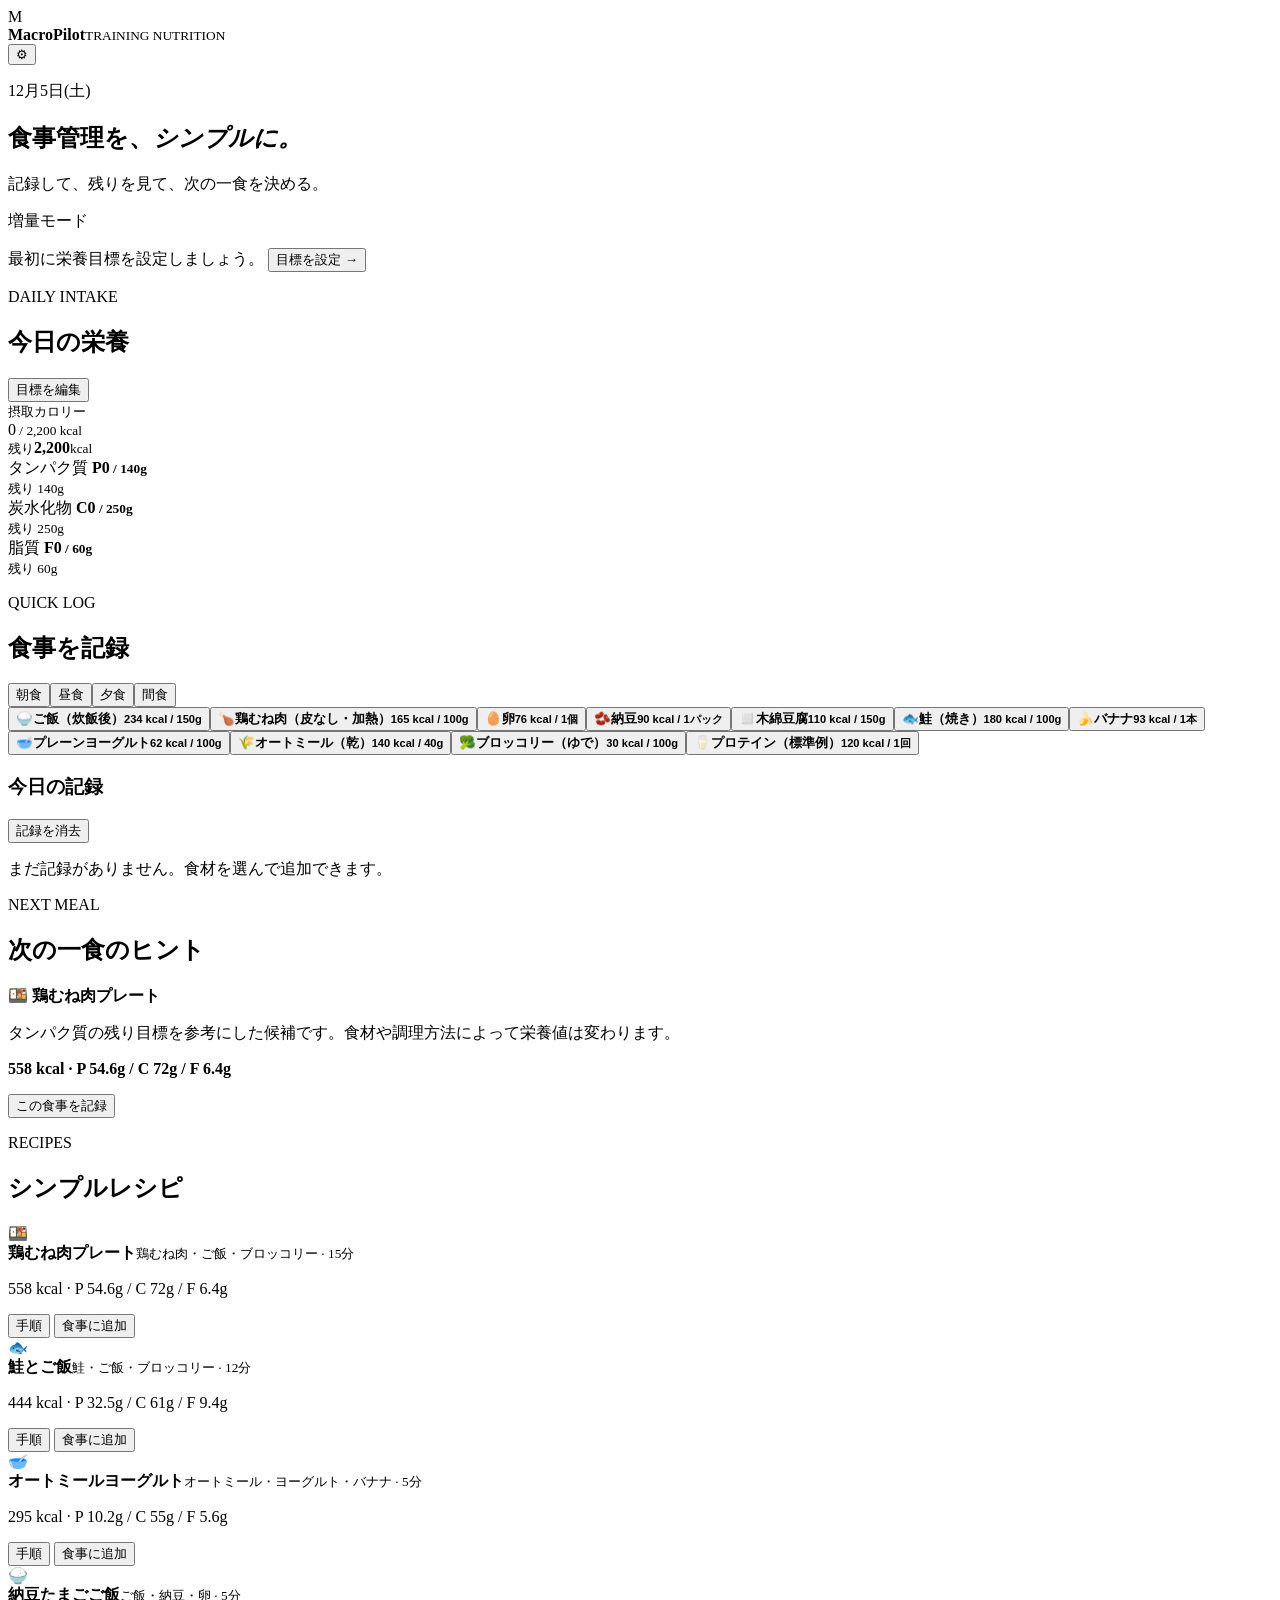
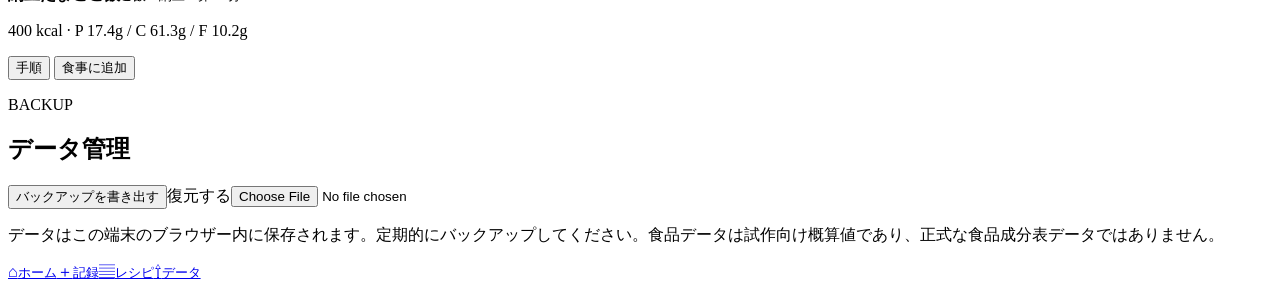
==== macropilot/index.html @ 016fc683 "Add MacroPilot mobile-first app shell" ====
<!doctype html><html lang="ja"><head><meta charset="utf-8"><meta name="viewport" content="width=device-width,initial-scale=1,viewport-fit=cover"><meta name="theme-color" content="#101915"><link rel="manifest" href="manifest.json"><link rel="stylesheet" href="style.css"><title>MacroPilot</title></head><body>
<header><div class="logo">M</div><div><b>MacroPilot</b><small>TRAINING NUTRITION</small></div><button id="settings" class="gear" aria-label="設定">⚙</button></header>
<main><section class="intro"><p id="date" class="eyebrow">TODAY</p><h1>食事管理を、<em>シンプルに。</em></h1><p class="muted">記録して、残りを見て、次の一食を決める。</p><span id="mode" class="pill">増量モード</span></section><p id="notice" class="notice" hidden>最初に栄養目標を設定しましょう。 <button id="setup">目標を設定 →</button></p>
<section class="panel"><div class="heading"><div><p class="eyebrow">DAILY INTAKE</p><h2>今日の栄養</h2></div><button id="edit" class="secondary">目標を編集</button></div><div class="calories"><div><small>摂取カロリー</small><div class="number"><span id="kcal">0</span><small> / <span id="kgoal">2200</span> kcal</small></div></div><div class="remain"><small>残り</small><b id="kleft">2200</b><small>kcal</small></div></div><div class="bar"><i id="kbar"></i></div><div class="macros"><div><label>タンパク質 <b>P</b></label><strong><span id="p">0</span><small> / <span id="gp">140</span>g</small></strong><div class="bar"><i id="bp"></i></div><small>残り <span id="lp">140</span>g</small></div><div><label>炭水化物 <b>C</b></label><strong><span id="c">0</span><small> / <span id="gc">250</span>g</small></strong><div class="bar blue"><i id="bc"></i></div><small>残り <span id="lc">250</span>g</small></div><div><label>脂質 <b>F</b></label><strong><span id="f">0</span><small> / <span id="gf">60</span>g</small></strong><div class="bar orange"><i id="bf"></i></div><small>残り <span id="lf">60</span>g</small></div></div></section>
<section><div class="heading"><div><p class="eyebrow">QUICK LOG</p><h2>食事を記録</h2></div></div><div id="tabs" class="tabs"><button class="active" data-meal="朝食">朝食</button><button data-meal="昼食">昼食</button><button data-meal="夕食">夕食</button><button data-meal="間食">間食</button></div><div id="foodList" class="food-grid"></div><div class="heading sub"><h3>今日の記録</h3><button id="clear" class="link">記録を消去</button></div><div id="logs"></div></section>
<section><div class="heading"><div><p class="eyebrow">NEXT MEAL</p><h2>次の一食のヒント</h2></div></div><div id="hint" class="hint"></div></section>
<section><div class="heading"><div><p class="eyebrow">RECIPES</p><h2>シンプルレシピ</h2></div></div><div id="recipes" class="recipes"></div></section>
<section><div class="heading"><div><p class="eyebrow">BACKUP</p><h2>データ管理</h2></div></div><div class="backup"><button id="export" class="secondary">バックアップを書き出す</button><label class="secondary">復元する<input id="import" type="file" accept="application/json"></label></div><p class="footnote">データはこの端末のブラウザー内に保存されます。定期的にバックアップしてください。食品データは試作向け概算値であり、正式な食品成分表データではありません。</p></section>
</main><nav><a class="active" href="#">⌂<small>ホーム</small></a><a href="#foodList">＋<small>記録</small></a><a href="#recipes">▤<small>レシピ</small></a><a href="#export">⇧<small>データ</small></a></nav>
<dialog id="goals"><form id="goalForm"><div class="heading"><h2>栄養目標を設定</h2><button type="button" id="close" class="gear">×</button></div><label>目標タイプ<select id="type"><option value="cut">減量</option><option value="bulk">増量</option><option value="maintain">維持</option></select></label><div class="fields"><label>カロリー (kcal)<input id="goalkcal" type="number" min="800" max="6000" step="50" value="2200" required></label><label>タンパク質 (g)<input id="goalp" type="number" min="0" max="500" value="140" required></label><label>炭水化物 (g)<input id="goalc" type="number" min="0" max="800" value="250" required></label><label>脂質 (g)<input id="goalf" type="number" min="0" max="300" value="60" required></label></div><p class="footnote">目標値はユーザー自身が設定してください。本アプリは医療・栄養指導の代替ではありません。</p><button class="primary full">目標を保存</button></form></dialog><div id="toast" role="status"></div><script src="app.js"></script></body></html>
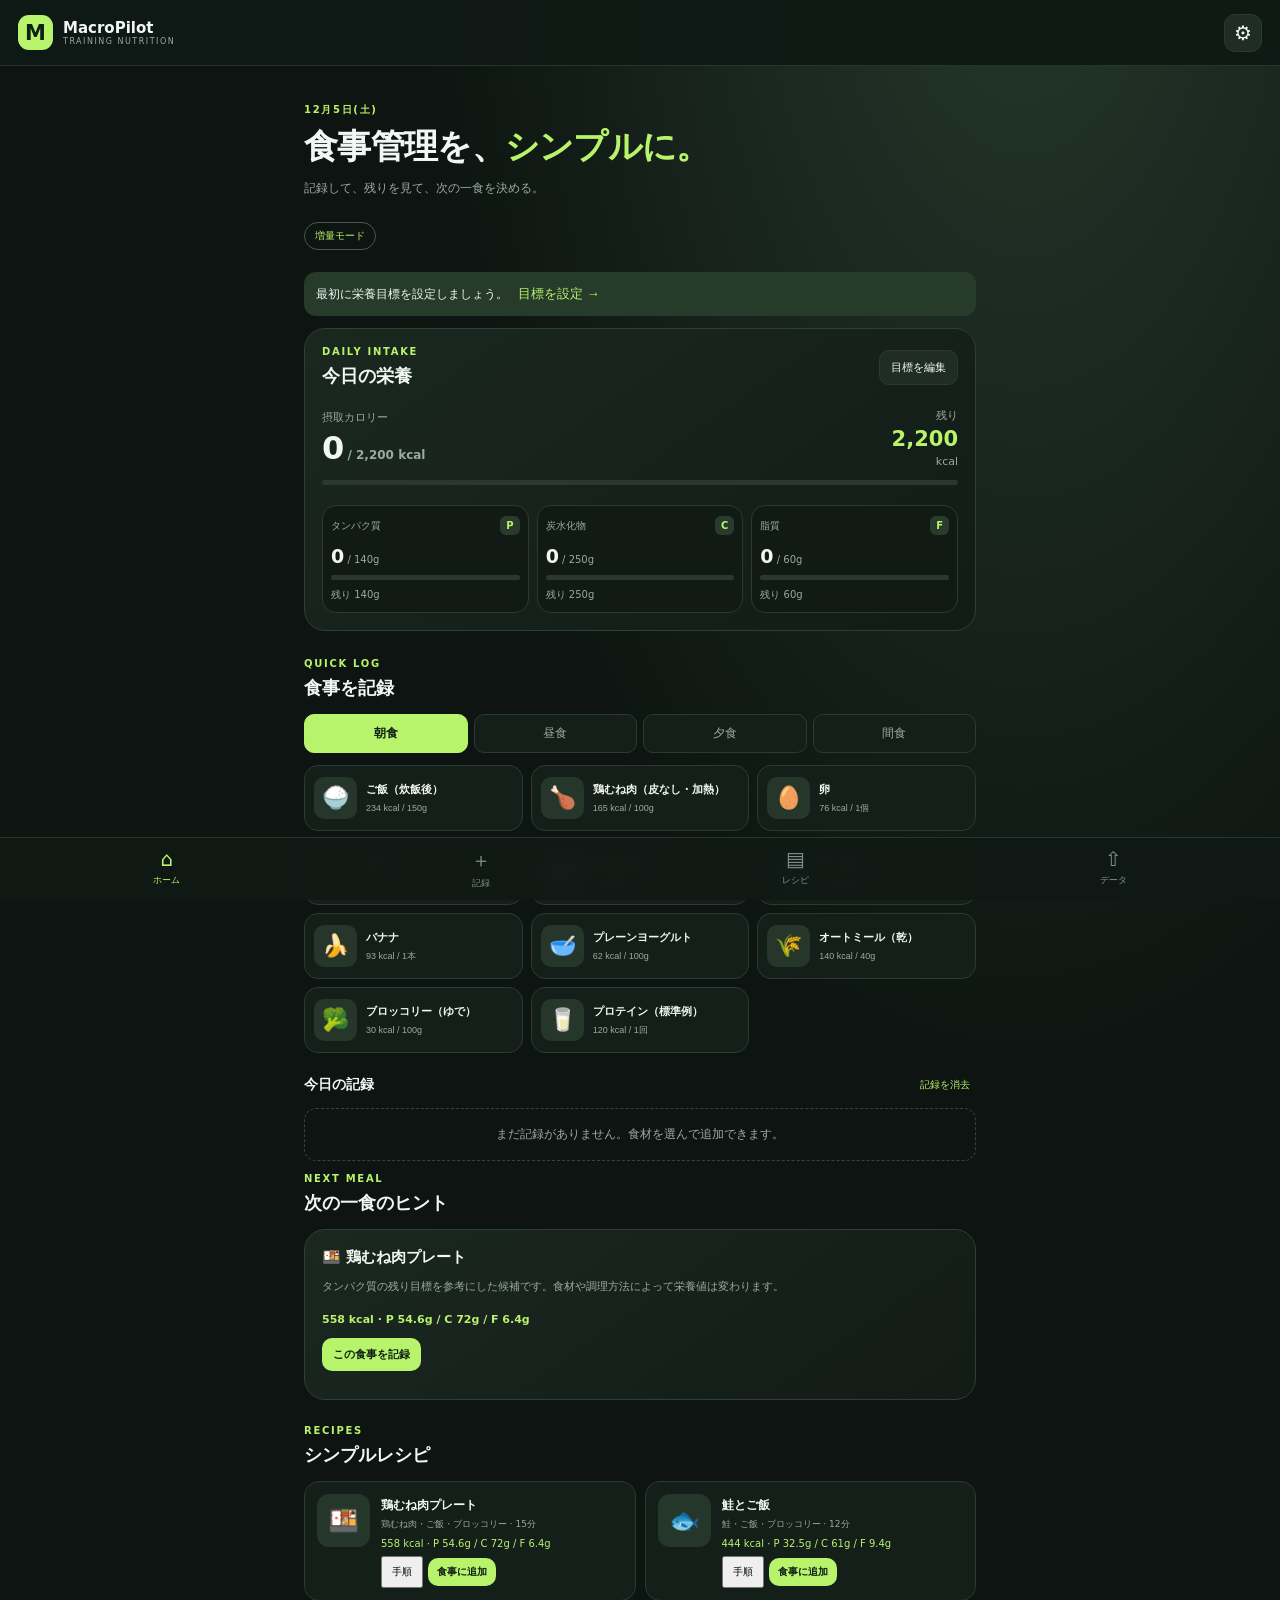
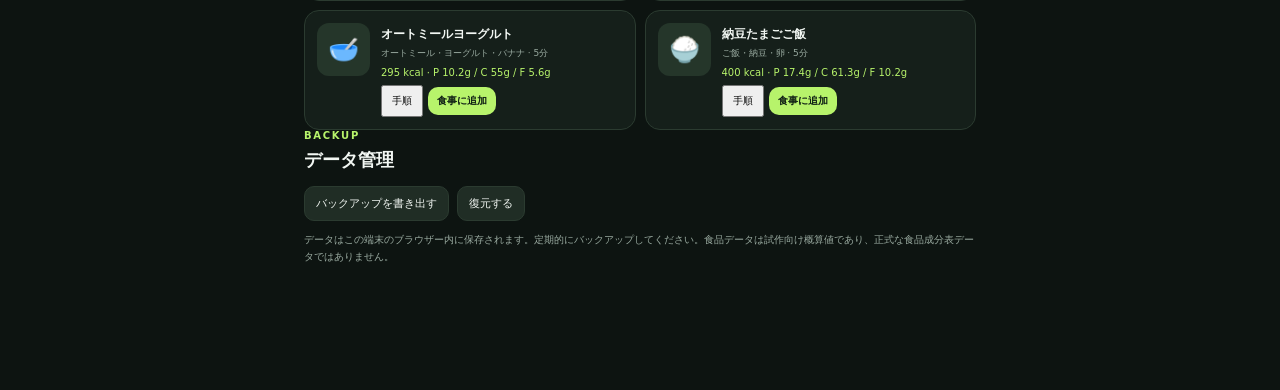
==== commit d55be582: "Load shared nutrition core before app" ====
--- a/macropilot/index.html
+++ b/macropilot/index.html
@@ -7,4 +7,4 @@
 <section><div class="heading"><div><p class="eyebrow">RECIPES</p><h2>シンプルレシピ</h2></div></div><div id="recipes" class="recipes"></div></section>
 <section><div class="heading"><div><p class="eyebrow">BACKUP</p><h2>データ管理</h2></div></div><div class="backup"><button id="export" class="secondary">バックアップを書き出す</button><label class="secondary">復元する<input id="import" type="file" accept="application/json"></label></div><p class="footnote">データはこの端末のブラウザー内に保存されます。定期的にバックアップしてください。食品データは試作向け概算値であり、正式な食品成分表データではありません。</p></section>
 </main><nav><a class="active" href="#">⌂<small>ホーム</small></a><a href="#foodList">＋<small>記録</small></a><a href="#recipes">▤<small>レシピ</small></a><a href="#export">⇧<small>データ</small></a></nav>
-<dialog id="goals"><form id="goalForm"><div class="heading"><h2>栄養目標を設定</h2><button type="button" id="close" class="gear">×</button></div><label>目標タイプ<select id="type"><option value="cut">減量</option><option value="bulk">増量</option><option value="maintain">維持</option></select></label><div class="fields"><label>カロリー (kcal)<input id="goalkcal" type="number" min="800" max="6000" step="50" value="2200" required></label><label>タンパク質 (g)<input id="goalp" type="number" min="0" max="500" value="140" required></label><label>炭水化物 (g)<input id="goalc" type="number" min="0" max="800" value="250" required></label><label>脂質 (g)<input id="goalf" type="number" min="0" max="300" value="60" required></label></div><p class="footnote">目標値はユーザー自身が設定してください。本アプリは医療・栄養指導の代替ではありません。</p><button class="primary full">目標を保存</button></form></dialog><div id="toast" role="status"></div><script src="app.js"></script></body></html>+<dialog id="goals"><form id="goalForm"><div class="heading"><h2>栄養目標を設定</h2><button type="button" id="close" class="gear">×</button></div><label>目標タイプ<select id="type"><option value="cut">減量</option><option value="bulk">増量</option><option value="maintain">維持</option></select></label><div class="fields"><label>カロリー (kcal)<input id="goalkcal" type="number" min="800" max="6000" step="50" value="2200" required></label><label>タンパク質 (g)<input id="goalp" type="number" min="0" max="500" value="140" required></label><label>炭水化物 (g)<input id="goalc" type="number" min="0" max="800" value="250" required></label><label>脂質 (g)<input id="goalf" type="number" min="0" max="300" value="60" required></label></div><p class="footnote">目標値はユーザー自身が設定してください。本アプリは医療・栄養指導の代替ではありません。</p><button class="primary full">目標を保存</button></form></dialog><div id="toast" role="status"></div><script src="nutrition-core.js"></script><script src="app.js"></script></body></html>
--- a/macropilot/style.css
+++ b/macropilot/style.css
@@ -0,0 +1 @@
+:root{--bg:#0d1411;--panel:#151f1a;--line:#2b3b30;--text:#f2f7f3;--muted:#9aaba1;--accent:#b7f36b;--blue:#75c6f3;--orange:#f2b66d}*{box-sizing:border-box}html{scroll-behavior:smooth;scroll-padding-top:75px}body{margin:0;background:radial-gradient(ellipse at 80% -10%,#263a2c,transparent 42%),var(--bg);color:var(--text);font-family:system-ui,-apple-system,"Noto Sans JP",sans-serif;padding-bottom:85px}header{height:66px;display:flex;align-items:center;gap:10px;padding:0 18px;border-bottom:1px solid #27352b;position:sticky;top:0;background:#101915ed;backdrop-filter:blur(15px);z-index:3}header .logo{background:var(--accent);color:#102015;border-radius:11px;width:35px;height:35px;display:grid;place-items:center;font-size:21px;font-weight:800}header b{display:block;font-size:15px}header small{display:block;color:var(--muted);font-size:8px;letter-spacing:1.5px}.gear{margin-left:auto;background:#202d25;color:var(--text);border:1px solid var(--line);border-radius:11px;width:38px;height:38px;font-size:20px}main{max-width:720px;margin:auto;padding:22px 15px}.intro{position:relative;margin:7px 0 22px}.eyebrow{color:var(--accent);font-size:10px;letter-spacing:1.7px;font-weight:700;margin:0 0 7px}.intro h1{font-size:27px;line-height:1.3;letter-spacing:-.7px;margin:0 0 8px}.intro em{font-style:normal;color:var(--accent)}.muted{color:var(--muted);font-size:12px}.pill{display:inline-block;border:1px solid #465c43;border-radius:99px;padding:6px 10px;color:var(--accent);font-size:10px;margin-top:13px}.panel,.hint{background:linear-gradient(145deg,#1a2820,#131b17);border:1px solid #2d4033;border-radius:21px;padding:17px;margin-bottom:27px}.heading{display:flex;align-items:center;justify-content:space-between;gap:10px;margin:0 0 14px}.heading h2{font-size:18px;margin:0}.heading h3{font-size:14px;margin:0}.secondary{border:1px solid var(--line);background:#202d25;color:var(--text);padding:9px 11px;border-radius:10px;font-size:11px}.calories{display:flex;justify-content:space-between;align-items:center;margin:20px 0 12px}.calories small,.remain small{display:block;color:var(--muted);font-size:11px}.number{font-size:32px;font-weight:750;letter-spacing:-1px;margin-top:4px}.number small{display:inline;font-size:12px;letter-spacing:0}.remain{text-align:right}.remain b{display:block;color:var(--accent);font-size:21px;margin:4px 0}.bar{height:5px;background:#2a3830;border-radius:20px;overflow:hidden;margin-top:8px}.bar i{display:block;width:0;height:100%;background:var(--accent);border-radius:20px}.bar.blue i{background:var(--blue)}.bar.orange i{background:var(--orange)}.macros{display:grid;grid-template-columns:repeat(3,minmax(0,1fr));gap:8px;margin-top:20px}.macros>div{background:#111a15;border:1px solid var(--line);border-radius:14px;padding:10px 8px}.macros label{font-size:10px;color:var(--muted);display:flex;align-items:center;justify-content:space-between}.macros label b{background:#283b2c;color:var(--accent);border-radius:6px;padding:4px 6px}.macros strong{display:block;font-size:19px;margin-top:10px;white-space:nowrap}.macros strong small{font-size:10px;color:var(--muted);font-weight:400}.macros>div>small{display:block;color:var(--muted);font-size:10px;margin-top:8px}.tabs{display:grid;grid-template-columns:repeat(4,1fr);gap:6px;margin-bottom:12px}.tabs button{background:var(--panel);color:var(--muted);border:1px solid var(--line);padding:10px 2px;border-radius:10px;font-size:12px}.tabs button.active{background:var(--accent);color:#102015;border-color:var(--accent);font-weight:700}.food-grid{display:grid;grid-template-columns:repeat(2,minmax(0,1fr));gap:8px}.food{display:flex;align-items:center;text-align:left;gap:9px;background:var(--panel);border:1px solid var(--line);border-radius:14px;padding:11px 9px;color:var(--text);min-height:65px}.food>span{font-size:22px;background:#26362b;border-radius:10px;padding:8px}.food b{font-size:11px;line-height:1.5}.food small,.log small,.recipe small{display:block;color:var(--muted);font-size:9px;margin-top:4px;font-weight:400}.sub{margin-top:23px}.link{background:none;border:0;color:var(--accent);font-size:10px}.empty{border:1px dashed #35453a;border-radius:12px;padding:17px;text-align:center;color:var(--muted);font-size:12px}.log{display:flex;align-items:center;gap:9px;padding:12px 0;border-bottom:1px solid var(--line)}.log>span{font-size:20px}.log>div{flex:1;min-width:0}.log b{font-size:11px}.log>strong{font-size:11px;white-space:nowrap}.log button{background:none;border:0;color:var(--muted);font-size:20px}.hint{margin:0 0 25px}.hint>b{font-size:15px}.hint p{font-size:11px;line-height:1.7;color:var(--muted)}.hint strong{font-size:11px;color:var(--accent)}button{cursor:pointer}.accent,.primary{background:var(--accent);color:#102015;border:0;border-radius:10px;padding:9px 11px;font-size:11px;font-weight:700}.recipes{display:grid;gap:9px}.recipe{display:grid;grid-template-columns:53px 1fr;gap:11px;background:var(--panel);border:1px solid var(--line);border-radius:15px;padding:12px}.art{display:grid;place-items:center;background:#25362a;border-radius:12px;font-size:25px;width:53px;height:53px}.recipe b{font-size:12px}.recipe p{font-size:10px;color:var(--accent);margin:7px 0}.recipe button{padding:7px 9px;font-size:10px}.backup{display:flex;gap:8px;flex-wrap:wrap}.backup label{cursor:pointer}.backup input{display:none}.footnote{font-size:10px;line-height:1.7;color:var(--muted)}nav{position:fixed;bottom:0;left:0;right:0;display:flex;justify-content:space-around;background:#101915f2;backdrop-filter:blur(15px);border-top:1px solid #27352b;padding:9px 8px max(10px,env(safe-area-inset-bottom));z-index:4}nav a{display:flex;flex-direction:column;align-items:center;gap:3px;color:#819187;text-decoration:none;font-size:20px}nav a.active{color:var(--accent)}nav small{font-size:9px}dialog{background:#152019;color:var(--text);border:1px solid #3b5141;border-radius:20px;width:calc(100% - 26px);max-width:430px;padding:20px}dialog::backdrop{background:#0009;backdrop-filter:blur(4px)}dialog form>label,.fields label{display:flex;flex-direction:column;gap:7px;font-size:12px;color:var(--muted);margin:12px 0}input,select{background:#0f1712;color:var(--text);border:1px solid #35473a;border-radius:10px;padding:11px;width:100%;font:inherit}.fields{display:grid;grid-template-columns:1fr 1fr;gap:8px}.full{width:100%;margin-top:8px}.notice{background:#273b2b;padding:12px;border-radius:12px;font-size:12px}.notice button{background:none;border:0;color:var(--accent)}#toast{position:fixed;bottom:85px;left:50%;transform:translate(-50%,20px);opacity:0;pointer-events:none;background:#e2ffc2;color:#142016;padding:11px 16px;border-radius:11px;font-size:12px;transition:.2s;z-index:9}#toast.show{opacity:1;transform:translate(-50%,0)}@media(min-width:600px){main{padding:30px 24px}.intro h1{font-size:34px}.food-grid{grid-template-columns:repeat(3,1fr)}.recipes{grid-template-columns:1fr 1fr}}@media(max-width:350px){.macros strong{font-size:16px}.macros>div{padding:9px 5px}.intro h1{font-size:23px}}
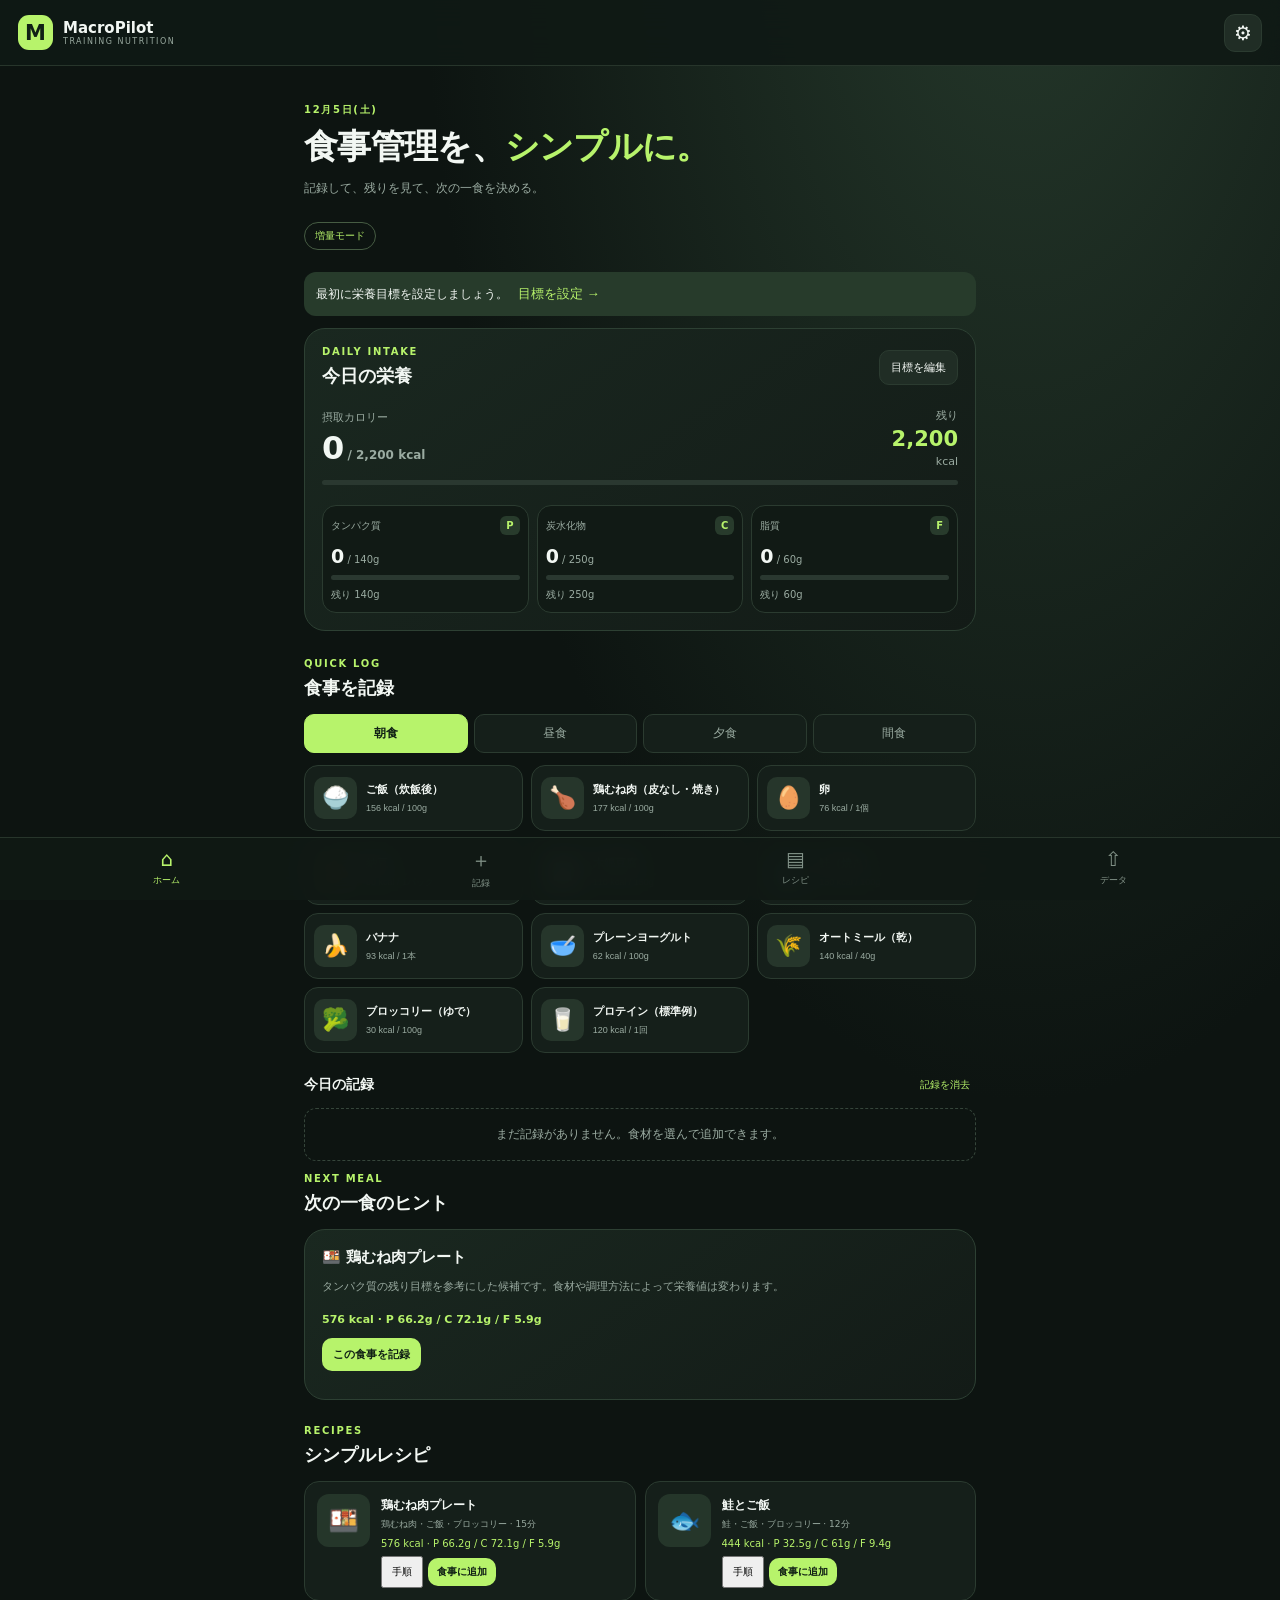
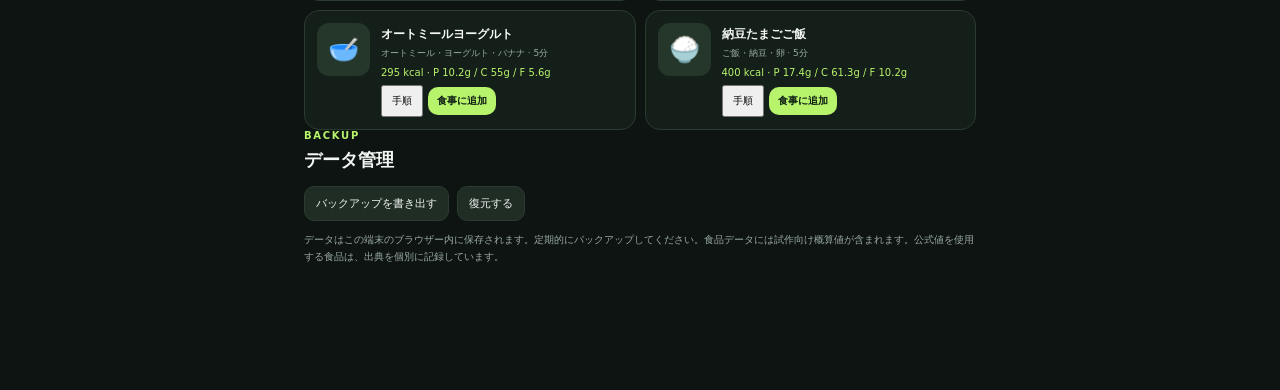
==== commit 8de2c649: "Clarify mixed official and sample food data" ====
--- a/macropilot/index.html
+++ b/macropilot/index.html
@@ -5,6 +5,6 @@
 <section><div class="heading"><div><p class="eyebrow">QUICK LOG</p><h2>食事を記録</h2></div></div><div id="tabs" class="tabs"><button class="active" data-meal="朝食">朝食</button><button data-meal="昼食">昼食</button><button data-meal="夕食">夕食</button><button data-meal="間食">間食</button></div><div id="foodList" class="food-grid"></div><div class="heading sub"><h3>今日の記録</h3><button id="clear" class="link">記録を消去</button></div><div id="logs"></div></section>
 <section><div class="heading"><div><p class="eyebrow">NEXT MEAL</p><h2>次の一食のヒント</h2></div></div><div id="hint" class="hint"></div></section>
 <section><div class="heading"><div><p class="eyebrow">RECIPES</p><h2>シンプルレシピ</h2></div></div><div id="recipes" class="recipes"></div></section>
-<section><div class="heading"><div><p class="eyebrow">BACKUP</p><h2>データ管理</h2></div></div><div class="backup"><button id="export" class="secondary">バックアップを書き出す</button><label class="secondary">復元する<input id="import" type="file" accept="application/json"></label></div><p class="footnote">データはこの端末のブラウザー内に保存されます。定期的にバックアップしてください。食品データは試作向け概算値であり、正式な食品成分表データではありません。</p></section>
+<section><div class="heading"><div><p class="eyebrow">BACKUP</p><h2>データ管理</h2></div></div><div class="backup"><button id="export" class="secondary">バックアップを書き出す</button><label class="secondary">復元する<input id="import" type="file" accept="application/json"></label></div><p class="footnote">データはこの端末のブラウザー内に保存されます。定期的にバックアップしてください。食品データには試作向け概算値が含まれます。公式値を使用する食品は、出典を個別に記録しています。</p></section>
 </main><nav><a class="active" href="#">⌂<small>ホーム</small></a><a href="#foodList">＋<small>記録</small></a><a href="#recipes">▤<small>レシピ</small></a><a href="#export">⇧<small>データ</small></a></nav>
 <dialog id="goals"><form id="goalForm"><div class="heading"><h2>栄養目標を設定</h2><button type="button" id="close" class="gear">×</button></div><label>目標タイプ<select id="type"><option value="cut">減量</option><option value="bulk">増量</option><option value="maintain">維持</option></select></label><div class="fields"><label>カロリー (kcal)<input id="goalkcal" type="number" min="800" max="6000" step="50" value="2200" required></label><label>タンパク質 (g)<input id="goalp" type="number" min="0" max="500" value="140" required></label><label>炭水化物 (g)<input id="goalc" type="number" min="0" max="800" value="250" required></label><label>脂質 (g)<input id="goalf" type="number" min="0" max="300" value="60" required></label></div><p class="footnote">目標値はユーザー自身が設定してください。本アプリは医療・栄養指導の代替ではありません。</p><button class="primary full">目標を保存</button></form></dialog><div id="toast" role="status"></div><script src="nutrition-core.js"></script><script src="app.js"></script></body></html>
